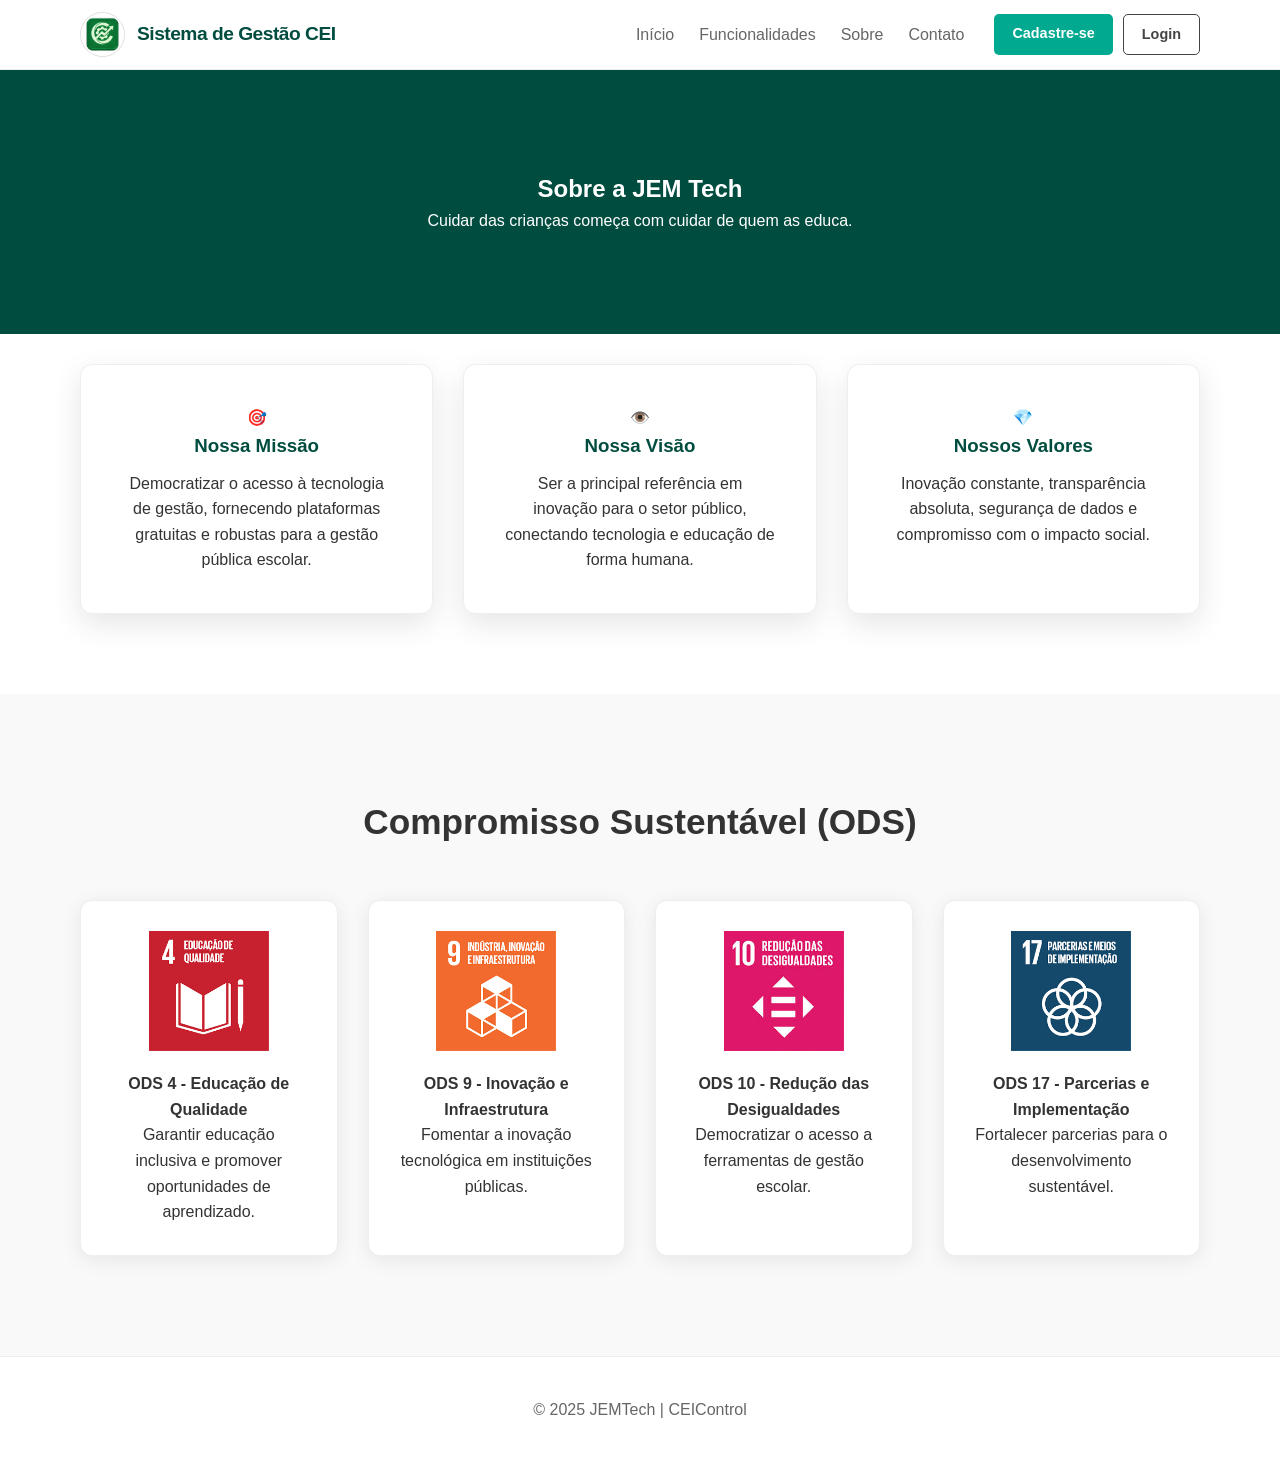
==== sobre.html @ 63e3eb31 "Alpha 0.2: Interface modularizada e novos formulários" ====
<!DOCTYPE html>
<html lang="pt-BR">
<head>
    <meta charset="UTF-8">
    <meta name="viewport" content="width=device-width, initial-scale=1.0">
    <title>Sobre Nós - CEIControl</title>
    <link rel="stylesheet" href="style.css">
</head>
<body>

    <header class="navbar">
        <div class="container flex-nav">
            <div class="logo-area">
                <div class="logo-circle">
                    <img src="assests/ceicontrol.png" alt="Logo">
                </div>
                <span class="logo-text">Sistema de Gestão CEI</span>
            </div>
            
           <nav class="main-nav">
            <ul class="nav-links">
                <li><a href="index.html">Início</a></li>
                <li><a href="index.html#funcionalidades">Funcionalidades</a></li>
                <li><a href="sobre.html">Sobre</a></li>
                <li><a href="index.html#contato">Contato</a></li>
            </ul>
            <div class="nav-auth">
                <a href="#" class="btn-cadastre">Cadastre-se</a>
                <a href="form_login.php" class="btn-login">Login</a>
            </div>
            </nav>
        </div>
    </header>

    <main>
        <section class="about-hero">
            <div class="container text-center">
                <h1>Sobre a JEM Tech</h1>
                <p>Cuidar das crianças começa com cuidar de quem as educa.</p>
            </div>
        </section>

        <section class="mvv-section">
            <div class="container">
                <div class="mvv-grid">
                    <div class="mvv-card">
                        <div class="mvv-icon">🎯</div>
                        <h3>Nossa Missão</h3>
                        <p>Democratizar o acesso à tecnologia de gestão, fornecendo plataformas gratuitas e robustas para a gestão pública escolar.</p>
                    </div>
                    <div class="mvv-card">
                        <div class="mvv-icon">👁️</div>
                        <h3>Nossa Visão</h3>
                        <p>Ser a principal referência em inovação para o setor público, conectando tecnologia e educação de forma humana.</p>
                    </div>
                    <div class="mvv-card">
                        <div class="mvv-icon">💎</div>
                        <h3>Nossos Valores</h3>
                        <p>Inovação constante, transparência absoluta, segurança de dados e compromisso com o impacto social.</p>
                    </div>
                </div>
            </div>
        </section>

<section id="ods" class="ods-section-page">
    <div class="container">
        <h2 class="section-title">Compromisso Sustentável (ODS)</h2>
        <div class="ods-detailed-grid">
            <div class="ods-card-item">
                <div class="ods-img-container"><img src="assests/ods4.png" alt="ODS 4"></div>
                <div class="ods-info">
                    <h4>ODS 4 - Educação de Qualidade</h4>
                    <p>Garantir educação inclusiva e promover oportunidades de aprendizado.</p>
                </div>
            </div>
            <div class="ods-card-item">
                <div class="ods-img-container"><img src="assests/ods9.png" alt="ODS 9"></div>
                <div class="ods-info">
                    <h4>ODS 9 - Inovação e Infraestrutura</h4>
                    <p>Fomentar a inovação tecnológica em instituições públicas.</p>
                </div>
            </div>
            <div class="ods-card-item">
                <div class="ods-img-container"><img src="assests/ods10.jpg" alt="ODS 10"></div>
                <div class="ods-info">
                    <h4>ODS 10 - Redução das Desigualdades</h4>
                    <p>Democratizar o acesso a ferramentas de gestão escolar.</p>
                </div>
            </div>
            <div class="ods-card-item">
                <div class="ods-img-container"><img src="assests/ods17.png" alt="ODS 17"></div>
                <div class="ods-info">
                    <h4>ODS 17 - Parcerias e Implementação</h4>
                    <p>Fortalecer parcerias para o desenvolvimento sustentável.</p>
                </div>
            </div>
        </div>
    </div>
</section>
    </main>

    <footer class="footer-simple">
        <div class="container">
            <p>© 2025 JEMTech | CEIControl</p>
        </div>
    </footer>

</body>
</html>
---- style.css ----
/* ============================================================
   VARIÁVEIS E ESTILOS GLOBAIS
   ============================================================ */
/* No topo do style.css */
:root {
    --bg-body: #f8fafb;
    --bg-card: #ffffff;
    --text-main: #1a202c;
    --text-sub: #718096;
    --border-color: #edf2f7;
}

/* Quando o JS adiciona a classe .dark-mode ao body */
body.dark-mode {
    --bg-body: #121212;
    --bg-card: #1e1e1e;
    --text-main: #e2e8f0;
    --text-sub: #a0aec0;
    --border-color: #333;
}

* { 
    margin: 0; 
    padding: 0; 
    box-sizing: border-box; 
    font-family: 'Segoe UI', Tahoma, Geneva, Verdana, sans-serif; 
}

body { 
    color: var(--text-dark); 
    line-height: 1.6; 
    background-color: var(--white);
    scroll-behavior: smooth;
}

.container { 
    max-width: 1200px; 
    margin: 0 auto; 
    padding: 0 40px; 
}

/* ============================================================
   HEADER E NAVEGAÇÃO
   ============================================================ */
.navbar { 
    background: #fff; 
    padding: 12px 0; 
    border-bottom: 1px solid #eee; 
    position: sticky; 
    top: 0; 
    z-index: 1000; 
}

.flex-nav { 
    display: flex; 
    justify-content: space-between; 
    align-items: center; 
}

.logo-area { 
    display: flex; 
    align-items: center; 
    gap: 12px; 
    text-decoration: none !important;
}

.logo-circle { 
    width: 45px; 
    height: 45px; 
    border-radius: 50%; 
    overflow: hidden; 
    border: 1px solid #ddd; 
    display: flex; 
    align-items: center; 
    justify-content: center; 
}

.logo-circle img { 
    width: 100%; 
    height: 100%; 
    object-fit: cover; 
}

.logo-text { 
    font-weight: 800; 
    font-size: 1.25rem; 
    color: var(--primary-green) !important; 
    letter-spacing: -0.5px;
}

.main-nav { 
    display: flex; 
    align-items: center; 
}

.nav-links { 
    list-style: none; 
    display: flex; 
    gap: 25px; 
    margin-right: 30px; 
}

.nav-links a { 
    text-decoration: none; 
    color: var(--text-muted); 
    font-weight: 500; 
    transition: 0.3s; 
}

.nav-links a:hover { 
    color: var(--primary-green); 
}

/* Botões de Auth no Header */
.nav-auth { display: flex; gap: 10px; }

.btn-cadastre { 
    background: var(--light-green); 
    color: #fff; 
    padding: 8px 18px; 
    border-radius: 5px; 
    text-decoration: none; 
    font-weight: 600; 
    font-size: 0.9rem; 
}

.btn-login { 
    border: 1px solid #444; 
    color: #444; 
    padding: 8px 18px; 
    border-radius: 5px; 
    text-decoration: none; 
    font-weight: 600; 
    font-size: 0.9rem; 
}

/* ============================================================
   HOME - HERO E CARROSSEL
   ============================================================ */
.hero-green { 
    background: var(--primary-green); 
    color: white; 
    padding: 80px 0; 
    min-height: 550px; 
}

.hero-grid { 
    display: grid; 
    grid-template-columns: 1fr 1fr; 
    gap: 50px; 
    align-items: center; 
}

.hero-text h1 { 
    font-size: 2.8rem; 
    margin-bottom: 20px; 
    min-height: 120px; 
}

.hero-text p { 
    font-size: 1.15rem; 
    margin-bottom: 30px; 
    opacity: 0.9; 
}

.hero-visual { 
    position: relative; 
    height: 380px; 
    border-radius: 12px; 
    overflow: hidden; 
    box-shadow: 0 10px 30px rgba(0,0,0,0.3); 
}

.c-img { 
    width: 100%; 
    height: 100%; 
    object-fit: cover; 
    position: absolute; 
    opacity: 0; 
    transition: opacity 1s ease-in-out; 
}

.c-img.active { opacity: 1; }

.carousel-item { 
    display: none; 
    animation: fadeIn 0.8s; 
}

.carousel-item.active { display: block; }

@keyframes fadeIn { 
    from { opacity: 0; } 
    to { opacity: 1; } 
}

.btn-black { 
    background: #000; 
    color: #fff; 
    padding: 14px 40px; 
    border-radius: 5px; 
    text-decoration: none; 
    font-weight: bold; 
    transition: 0.3s; 
    display: inline-block;
    border: none;
    cursor: pointer;
}

.btn-black:hover { 
    transform: translateY(-2px); 
    box-shadow: 0 5px 15px rgba(0,0,0,0.2); 
}

/* ============================================================
   HOME - FUNCIONALIDADES E CONTATO
   ============================================================ */
.features-white { padding: 80px 0; }

.section-title { 
    text-align: center; 
    margin-bottom: 50px; 
    font-size: 2.2rem; 
}

.features-grid { 
    display: grid; 
    grid-template-columns: repeat(auto-fit, minmax(240px, 1fr)); 
    gap: 40px; 
}

.feature-item { 
    text-align: center; 
    padding: 20px; 
}

.icon-box { 
    font-size: 3rem; 
    margin-bottom: 15px; 
    display: block; 
}

.contact-section { 
    padding: 80px 0; 
    background: var(--gray-bg); 
}

.contact-grid { 
    display: grid; 
    grid-template-columns: 1fr 1fr; 
    gap: 60px; 
}

.contact-form { 
    background: #fff; 
    padding: 30px; 
    border-radius: 8px; 
    box-shadow: 0 4px 12px rgba(0,0,0,0.05); 
}

.contact-form input, .contact-form textarea { 
    width: 100%; 
    padding: 12px; 
    margin-bottom: 15px; 
    border: 1px solid #ddd; 
    border-radius: 4px; 
}

/* ============================================================
   PÁGINA SOBRE - MVV E ODS
   ============================================================ */
.about-hero {
    background: var(--primary-green);
    color: white;
    padding: 100px 0;
    text-align: center;
}

.mvv-section { padding: 80px 0; background: #fff; }

.mvv-grid {
    display: grid;
    grid-template-columns: repeat(auto-fit, minmax(300px, 1fr));
    gap: 30px;
    margin-top: -50px;
}

.mvv-card {
    background: white;
    padding: 40px;
    border-radius: 12px;
    box-shadow: 0 10px 30px rgba(0,0,0,0.1);
    text-align: center;
    border: 1px solid #eee;
}

.mvv-card h3 { color: var(--primary-green); margin-bottom: 10px; }

/* ODS Melhores Visuais */
.ods-section-page { padding: 100px 0; background: #f9f9f9; }

.ods-detailed-grid {
    display: grid;
    grid-template-columns: repeat(auto-fit, minmax(250px, 1fr));
    gap: 30px;
}

.ods-card-item {
    background: white;
    padding: 30px;
    border-radius: 12px;
    display: flex;
    flex-direction: column;
    align-items: center;
    text-align: center;
    box-shadow: 0 4px 20px rgba(0,0,0,0.08);
    border: 1px solid #eee;
}

.ods-img-container {
    width: 120px; 
    height: 120px;
    margin-bottom: 20px;
    display: flex;
    align-items: center;
    justify-content: center;
}

.ods-img-container img {
    max-width: 100%;
    max-height: 100%;
    object-fit: contain;
}

/* ============================================================
   TELA DE LOGIN (form_login.php)
   ============================================================ */
.bg-auth {
    background-color: #ffffff;
    display: flex;
    align-items: center;
    justify-content: center;
    min-height: 100vh;
}

.auth-container {
    width: 100%;
    max-width: 400px;
    text-align: center;
    padding: 20px;
}

.auth-header { margin-bottom: 50px; }
.auth-header .logo-text { 
    color: #000 !important; 
    font-size: 1.8rem; 
}

.auth-card h2 { font-size: 1.5rem; margin-bottom: 10px; }
.auth-card .subtitle { color: var(--text-muted); margin-bottom: 30px; }

.auth-form { text-align: left; }

.auth-form label {
    display: block;
    font-size: 0.85rem;
    font-weight: 600;
    margin-bottom: 5px;
    color: #333;
}

.auth-form input, .auth-form select {
    width: 100%;
    padding: 12px 15px;
    border: 1px solid #ddd;
    border-radius: 8px;
    margin-bottom: 15px;
    font-size: 1rem;
    outline-color: var(--primary-green);
}

.btn-black-full {
    width: 100%;
    background: #000;
    color: #fff;
    padding: 12px;
    border: none;
    border-radius: 8px;
    font-weight: 600;
    cursor: pointer;
    margin-top: 10px;
}

.divider {
    margin: 25px 0;
    position: relative;
    border-top: 1px solid #eee;
}

.divider span {
    position: absolute;
    top: -10px;
    left: 50%;
    transform: translateX(-50%);
    background: #fff;
    padding: 0 15px;
    color: #999;
}

.btn-google {
    width: 100%;
    background: #f1f1f1;
    border: 1px solid #ddd;
    padding: 10px;
    border-radius: 8px;
    display: flex;
    align-items: center;
    justify-content: center;
    gap: 10px;
    cursor: pointer;
}

.error-msg {
    background-color: #fee2e2;
    color: var(--error-red);
    padding: 10px;
    border-radius: 6px;
    font-size: 0.85rem;
    margin-bottom: 20px;
    border: 1px solid #fecaca;
}
/* Efeito de foco interativo nos campos de Login */
.auth-form input:focus, 
.auth-form select:focus {
    border-color: var(--light-green); /* Muda a borda para o verde claro */
    box-shadow: 0 0 0 4px rgba(0, 169, 143, 0.1); /* Cria uma "aura" suave em volta */
    outline: none; /* Tira aquela borda azul padrão feia do navegador */
    transition: 0.3s;
}

/* ============================================================
   VARIÁVEIS E ESTILOS GLOBAIS
   ============================================================ */
:root {
    --primary-green: #004d40;
    --light-green: #00a98f;
    --white: #ffffff;
    --text-dark: #333;
    --text-muted: #666;
    --error-red: #dc2626;
}

* { 
    margin: 0; 
    padding: 0; 
    box-sizing: border-box; 
    font-family: 'Segoe UI', Roboto, Helvetica, Arial, sans-serif; 
}

/* ============================================================
   ESTRUTURA SPLIT SCREEN (LOGIN)
   ============================================================ */

.bg-auth {
    background-color: var(--white);
    min-height: 100vh;
    display: flex;
}

.auth-split-wrapper {
    display: flex;
    width: 100%;
    min-height: 100vh;
}

/* --- LADO ESQUERDO: FORMULÁRIO --- */
.auth-side-form {
    flex: 1;
    display: flex;
    align-items: center;
    justify-content: center;
    padding: 40px;
    background-color: var(--white);
}

.auth-container {
    width: 100%;
    max-width: 400px;
}

.auth-header {
    margin-bottom: 40px;
}

.auth-header .logo-text {
    color: #000 !important;
    text-decoration: none !important;
    font-size: 1.8rem;
    font-weight: 800;
    display: block;
}

/* Estilo para imagem de logo no topo (se houver) */
.auth-header-logo {
    height: 50px;
    margin-bottom: 10px;
    filter: none !important; /* Garante cor original no fundo branco */
}

.auth-card h2 {
    font-size: 1.6rem;
    font-weight: 700;
    color: #000;
    margin-bottom: 8px;
}

.auth-card .subtitle {
    color: var(--text-muted);
    font-size: 0.95rem;
    margin-bottom: 30px;
}

/* --- FORMULÁRIO --- */
.auth-form {
    text-align: left;
}

.auth-form label {
    display: block;
    font-size: 0.85rem;
    font-weight: 600;
    margin-bottom: 5px;
    color: #333;
}

.auth-form input, 
.auth-form select {
    width: 100%;
    padding: 12px 15px;
    border: 1px solid #ddd;
    border-radius: 8px;
    margin-bottom: 20px;
    font-size: 1rem;
    transition: 0.3s ease;
}

/* Feedback visual de foco */
.auth-form input:focus, 
.auth-form select:focus {
    border-color: var(--light-green);
    box-shadow: 0 0 0 4px rgba(0, 169, 143, 0.1);
    outline: none;
}

.btn-black-full {
    width: 100%;
    background: #000;
    color: #fff;
    padding: 14px;
    border: none;
    border-radius: 8px;
    font-weight: 700;
    font-size: 1rem;
    cursor: pointer;
    transition: background 0.3s;
}

.btn-black-full:hover {
    background: #333;
}

.error-msg {
    background-color: #fee2e2;
    color: var(--error-red);
    padding: 12px;
    border-radius: 8px;
    font-size: 0.85rem;
    margin-bottom: 20px;
    border: 1px solid #fecaca;
    text-align: center;
}

.auth-footer {
    margin-top: 30px;
    text-align: center;
    font-size: 0.85rem;
}

.auth-footer a {
    color: var(--text-dark);
    font-weight: 600;
}

/* --- LADO DIREITO: PAINEL VISUAL (VERDE) --- */
.auth-side-visual {
    flex: 1.2;
    background-color: var(--primary-green) !important;
    background-image: none !important; /* Mata a marca d'água */
    display: flex;
    align-items: center;
    justify-content: center;
    color: var(--white);
    padding: 80px;
    position: relative;
}

.visual-content {
    max-width: 500px;
}

.visual-content h2 {
    font-size: 2.8rem;
    font-weight: 800;
    line-height: 1.1;
    margin-bottom: 25px;
}

.visual-content p {
    font-size: 1.2rem;
    opacity: 0.9;
    line-height: 1.5;
}

/* --- FOOTER COM LOGOS (FATEC E JEMTECH) --- */
.visual-footer {
    margin-top: 60px;
    display: flex;
    align-items: center;
    gap: 25px;
}

.footer-logo {
    height: 45px;
    width: auto;
    /* Filtro mágico que deixa JPG/PNG brancos no fundo verde */
    filter: brightness(0) invert(1); 
    opacity: 0.85;
    transition: 0.3s;
}

.footer-logo:hover {
    opacity: 1;
}

.footer-text {
    border-left: 1px solid rgba(255,255,255,0.3);
    padding-left: 20px;
    font-size: 0.9rem;
    color: rgba(255,255,255,0.8);
}

/* --- RESPONSIVIDADE --- */
@media (max-width: 950px) {
    .auth-side-visual {
        display: none; /* Esconde o lado verde em telas pequenas */
    }
}

/* ... (resto dos estilos do card e form permanecem iguais) ... */
/* ============================================================
   FOOTER GERAL
   ============================================================ */
.footer-simple { 
    padding: 40px 0; 
    text-align: center; 
    color: var(--text-muted); 
    border-top: 1px solid #eee; 
}

/* ============================================================
   PAINEL ADMINISTRATIVO (DASHBOARD)
   ============================================================ */

.dashboard-body {
    background-color: var(--bg-body) !important; /* Use o !important se o erro persistir */
    color: var(--text-main);
}

.dashboard-container {
    display: flex;
    min-height: 100vh;
}

/* --- SIDEBAR --- */
.sidebar {
    width: 260px;
    background: var(--bg-card);
    border-right: 1px solid var(--border-color);
    display: flex;
    flex-direction: column;
    padding: 25px;
    position: sticky;
    top: 0;
    height: 100vh;
    transition: background 0.3s, border 0.3s;
}

.sidebar-logo {
    padding-bottom: 30px;
    margin-bottom: 20px;
    border-bottom: 1px solid #f1f4f8;
}

.nav-category {
    font-size: 0.75rem;
    text-transform: uppercase;
    color: #a0aec0;
    margin: 25px 0 10px 15px;
    font-weight: 700;
    letter-spacing: 1px;
}

.sidebar-nav a {
    display: flex;
    align-items: center;
    gap: 12px;
    padding: 12px 18px;
    text-decoration: none;
    color: #4a5568;
    border-radius: 10px;
    font-size: 0.95rem;
    margin-bottom: 4px;
    transition: 0.3s;
}

.sidebar-nav a:hover, .sidebar-nav a.active {
    background: #e6f4f1;
    color: var(--primary-green);
    font-weight: 600;
}

.logout-link:hover {
    background: #fff5f5 !important;
    color: #e53e3e !important;
}

/* --- CONTEÚDO PRINCIPAL --- */
.main-content {
    flex: 1;
    display: flex;
    flex-direction: column;
}

.dash-header {
    display: flex;
    justify-content: space-between;
    align-items: center; /* Isso garante que o botão fique alinhado com o meio do texto */
    padding: 20px 45px;
    background: var(--bg-card);
    border-bottom: 1px solid var(--border-color);
}
.header-welcome h1 {
    font-size: 1.4rem;
    color: #1a202c;
}

.header-welcome p {
    font-size: 0.9rem;
    color: #718096;
}

.header-profile img {
    width: 45px;
    height: 45px;
    border-radius: 50%;
    border: 2px solid var(--primary-green);
}

.content-wrapper {
    padding: 45px;
}

.welcome-banner {
    margin-bottom: 35px;
}

/* --- GRID E CARDS --- */
.grid-funcionalidades {
    display: grid;
    grid-template-columns: repeat(auto-fit, minmax(320px, 1fr));
    gap: 30px;
}

.admin-card {
    background: var(--bg-card); 
    border-radius: 16px;
    padding: 30px;
    display: flex;
    gap: 20px;
    box-shadow: 0 4px 6px -1px rgba(0, 0, 0, 0.05);
    border: 1px solid var(--border-color); 
    color: var(--text-main); 
    transition: all 0.3s ease;
}

.admin-card:hover {
    transform: translateY(-4px);
    box-shadow: 0 10px 15px -3px rgba(0, 0, 0, 0.1);
    border-color: var(--light-green);
}

.admin-card.full-width {
    grid-column: 1 / -1;
}

.card-icon {
    font-size: 1.8rem;
    color: var(--primary-green);
    background: #f0f9f7;
    width: 65px;
    height: 65px;
    min-width: 65px;
    display: flex;
    align-items: center;
    justify-content: center;
    border-radius: 14px;
}

.card-info h3 {
    font-size: 1.15rem;
    color: #2d3748;
    margin-bottom: 6px;
}

.card-info p {
    font-size: 0.9rem;
    color: #718096;
    margin-bottom: 20px;
}

.card-actions {
    display: flex;
    gap: 12px;
}

.btn-sm {
    padding: 10px 20px;
    font-size: 0.85rem;
    text-decoration: none;
    border-radius: 8px;
    font-weight: 600;
    background: #f1f5f9;
    color: #475569;
    transition: 0.2s;
}

.btn-sm.primary {
    background: #000;
    color: #fff;
}

.btn-sm.primary:hover {
    background: #333;
}

.btn-sm:not(.primary):hover {
    background: #e2e8f0;
}
/* ============================================================
   PAINEL DO CLIENTE / RESPONSÁVEL
   ============================================================ */

/* Reutiliza a base do Dashboard Body e Container do Admin */

/* --- SIDEBAR CLIENTE --- */
/* (Herda os estilos básicos da sidebar, mas com toques específicos) */

.sidebar-nav a.active-client {
    background: var(--bg-body);
    color: var(--primary-green);
    font-weight: 600;
}

body.dark-mode .sidebar-nav a.active-client {
    background: #2d3748; /* Um cinza levemente mais claro que o fundo do card escuro */
    color: #4fd1c5; /* Um verde água que brilha melhor no escuro */
}

/* --- HEADER CLIENTE --- */
.header-profile-client img {
    width: 45px;
    height: 45px;
    border-radius: 50%;
    border: 2px solid var(--light-green); /* Verde mais claro para o cliente */
}

/* --- CARDS DO CLIENTE --- */
/* Usamos a grid de funcionalidades já definida, mas ajustamos os ícones */

.client-card {
    background: #fff;
    border-radius: 16px;
    padding: 30px;
    display: flex;
    gap: 20px;
    box-shadow: 0 4px 6px -1px rgba(0, 0, 0, 0.05);
    border: 1px solid #edf2f7;
    transition: all 0.3s ease;
}

.client-card:hover {
    transform: translateY(-4px);
    box-shadow: 0 10px 15px -3px rgba(0, 0, 0, 0.1);
    border-color: var(--light-green);
}

.client-icon {
    font-size: 1.8rem;
    color: var(--light-green); /* Diferencial visual do Admin */
    background: #e6f4f1;
    width: 65px;
    height: 65px;
    min-width: 65px;
    display: flex;
    align-items: center;
    justify-content: center;
    border-radius: 14px;
}

/* --- LISTAS E TABELAS (Caso use no futuro) --- */
.client-table {
    width: 100%;
    border-collapse: collapse;
    background: #fff;
    border-radius: 12px;
    overflow: hidden;
    margin-top: 20px;
}

.client-table th {
    background: #f8fafb;
    padding: 15px;
    text-align: left;
    font-size: 0.85rem;
    color: #718096;
    text-transform: uppercase;
}

.client-table td {
    padding: 15px;
    border-bottom: 1px solid #edf2f7;
    font-size: 0.95rem;
}

/* --- ESTILOS ADICIONAIS DE BOTÕES PARA O CLIENTE --- */
.btn-client-primary {
    background-color: var(--light-green);
    color: white;
    padding: 10px 20px;
    border-radius: 8px;
    text-decoration: none;
    font-weight: 600;
    font-size: 0.85rem;
    display: inline-block;
    transition: 0.3s;
}

.btn-client-primary:hover {
    background-color: var(--primary-green);
    transform: scale(1.02);
}

/* --- RESPONSIVIDADE CLIENTE --- */
@media (max-width: 768px) {
    .content-wrapper {
        padding: 20px;
    }
    
    .grid-funcionalidades {
        grid-template-columns: 1fr; /* Uma coluna no mobile */
    }
}

/* ============================================================
   PAINEL DO EDUCADOR / PROFESSOR (painel_usuario.php)
   ============================================================ */

/* Nota técnica: Este painel reutiliza a estrutura .dashboard-container 
   e .sidebar já definida nas seções anteriores. 
*/

/* --- CORES DE IDENTIDADE DO EDUCADOR --- */
:root {
    --educator-blue: #4a90e2;
    --educator-bg-blue: #ebf4ff;
}

/* --- SIDEBAR - AJUSTE PARA O EDUCADOR --- */
.sidebar-nav a.active-educator {
    background: var(--educator-bg-blue);
    color: var(--educator-blue);
    font-weight: 600;
}

/* --- HEADER - AVATAR DO PROFESSOR --- */
.header-profile-educator img {
    width: 45px;
    height: 45px;
    border-radius: 50%;
    border: 2px solid var(--educator-blue);
}

/* --- CARDS ESPECÍFICOS DO PROFESSOR --- */
/* Reutilizamos a classe .admin-card, mas com variações de cores 
   para os ícones do Educador.
*/

.educator-card-icon {
    font-size: 1.8rem;
    color: var(--educator-blue);
    background: var(--educator-bg-blue);
    width: 65px;
    height: 65px;
    min-width: 65px;
    display: flex;
    align-items: center;
    justify-content: center;
    border-radius: 14px;
    transition: 0.3s ease;
}

/* Efeito de hover nos botões de ação do professor */
.btn-educator {
    background-color: var(--educator-blue);
    color: white !important;
}

.btn-educator:hover {
    background-color: #357abd;
}

/* --- ESTILO PARA O CARD DE "MATERIAIS" --- */
/* (Aquele que ocupa a largura toda no painel do educador) */

.full-width-card {
    grid-column: 1 / -1;
    background: #ffffff;
    border: 1px dashed #cbd5e0; /* Diferencial visual para cards informativos */
}

/* --- RESPONSIVIDADE PARA O PAINEL DO EDUCADOR --- */
@media (max-width: 900px) {
    .educator-card-icon {
        width: 50px;
        height: 50px;
        min-width: 50px;
        font-size: 1.5rem;
    }
    
    .visual-content h2 {
        font-size: 2rem;
    }
}

/* ============================================================
   FIM DA SEÇÃO DO EDUCADOR
   ============================================================ */

   /* ============================================================
   ESTILIZAÇÃO DE TABELAS (LISTAGENS)
   ============================================================ */

.table-container {
    background: #fff;
    border-radius: 16px;
    padding: 20px;
    box-shadow: 0 4px 6px -1px rgba(0, 0, 0, 0.05);
    border: 1px solid #edf2f7;
    overflow-x: auto;
}

.custom-table {
    width: 100%;
    border-collapse: collapse;
    text-align: left;
}

.custom-table thead tr {
    border-bottom: 2px solid #f1f4f8;
}

.custom-table th {
    padding: 15px;
    color: #718096;
    font-size: 0.85rem;
    text-transform: uppercase;
    letter-spacing: 0.5px;
}

.custom-table td {
    padding: 15px;
    border-bottom: 1px solid #f1f4f8;
    color: #4a5568;
    font-size: 0.95rem;
}

.custom-table tbody tr:hover {
    background-color: #f8fafc;
}

/* --- BADGES DE PERFIL --- */
.badge {
    padding: 5px 12px;
    border-radius: 20px;
    font-size: 0.75rem;
    font-weight: 700;
}

.badge-admin { background: #e6f4f1; color: var(--primary-green); }
.badge-cliente { background: #fff5f5; color: #e53e3e; } /* Responsável */
.badge-usuario { background: #ebf4ff; color: #4a90e2; } /* Educador */

/* --- BOTÕES DE AÇÃO --- */
.actions-cell {
    text-align: center;
    display: flex;
    justify-content: center;
    gap: 15px;
}

.edit-btn { color: #4a90e2; font-size: 1.1rem; transition: 0.2s; }
.delete-btn { color: #e53e3e; font-size: 1.1rem; transition: 0.2s; }

.edit-btn:hover { transform: scale(1.2); color: #2b6cb0; }
.delete-btn:hover { transform: scale(1.2); color: #c53030; }
/* ============================================================
   ESTILIZAÇÃO DA SIDEBAR (sidebar.php)
   ============================================================ */

.sidebar {
    width: 260px;
    background: var(--bg-card); /* Usa a variável para o Dark Mode */
    border-right: 1px solid var(--border-color);
    display: flex;
    flex-direction: column;
    padding: 25px;
    position: sticky;
    top: 0;
    height: 100vh;
    transition: background 0.3s, border 0.3s;
}

.sidebar-logo {
    padding-bottom: 30px;
    margin-bottom: 20px;
    border-bottom: 1px solid var(--border-color);
}

.logo-text {
    font-size: 1.2rem;
    font-weight: 800;
    color: var(--primary-green);
    letter-spacing: -0.5px;
}

.nav-category {
    font-size: 0.75rem;
    text-transform: uppercase;
    color: var(--text-sub);
    margin: 25px 0 10px 15px;
    font-weight: 700;
    letter-spacing: 1px;
}

.sidebar-nav a {
    display: flex;
    align-items: center;
    gap: 12px;
    padding: 12px 18px;
    text-decoration: none;
    color: var(--text-main);
    border-radius: 10px;
    font-size: 0.95rem;
    margin-bottom: 4px;
    transition: 0.3s;
}

.sidebar-nav a:hover, .sidebar-nav a.active {
    background: #e6f4f1;
    color: var(--primary-green);
    font-weight: 600;
}

.logout-link:hover {
    background: #fff5f5 !important;
    color: #e53e3e !important;
}

/* --- SWITCH DO DARK MODE (DENTRO DA SIDEBAR) --- */

.theme-switch-wrapper {
    display: flex;
    align-items: center;
    justify-content: center;
    gap: 12px;
    padding: 20px 10px;
    margin-top: auto; /* Empurra o switch para o rodapé da sidebar */
    border-top: 1px solid var(--border-color);
}

.theme-switch {
    display: inline-block;
    height: 22px;
    position: relative;
    width: 40px;
}

.theme-switch input { display:none; }

.slider {
    background-color: #ccc;
    bottom: 0; cursor: pointer;
    left: 0; position: absolute;
    right: 0; top: 0;
    transition: .4s;
    border-radius: 34px;
}

.slider:before {
    background-color: #fff;
    bottom: 3px; content: "";
    height: 16px; left: 4px;
    position: absolute; transition: .4s;
    width: 16px; border-radius: 50%;
}

input:checked + .slider { background-color: var(--primary-green); }
input:checked + .slider:before { transform: translateX(18px); }
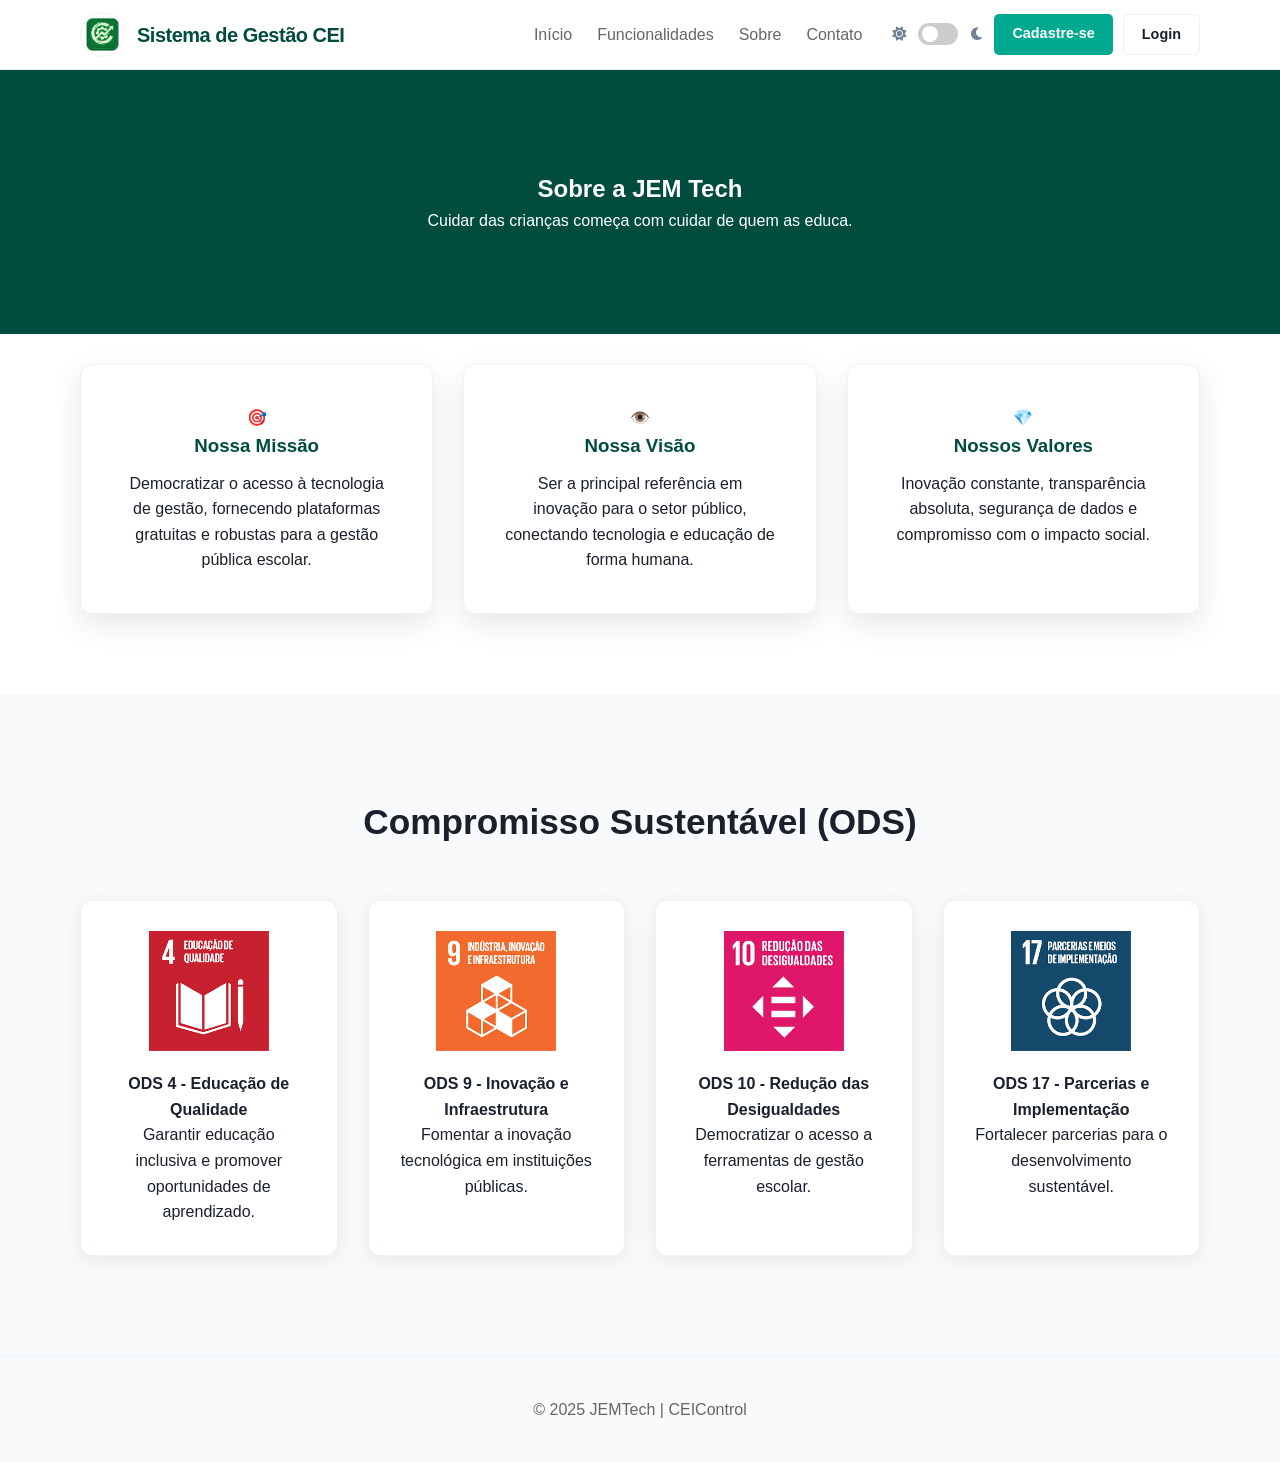
==== commit 0b28ad2d: "Upgrade: Versão 0.3 - Sistema Administrativo Estabilizado (CRUD completo e Banco sincronizado)" ====
--- a/sobre.html
+++ b/sobre.html
@@ -5,6 +5,8 @@
     <meta name="viewport" content="width=device-width, initial-scale=1.0">
     <title>Sobre Nós - CEIControl</title>
     <link rel="stylesheet" href="style.css">
+    <link rel="stylesheet" href="https://cdnjs.cloudflare.com/ajax/libs/font-awesome/6.0.0/css/all.min.css">
+    <script defer src="script.js"></script>
 </head>
 <body>
 
@@ -17,17 +19,25 @@
                 <span class="logo-text">Sistema de Gestão CEI</span>
             </div>
             
-           <nav class="main-nav">
-            <ul class="nav-links">
-                <li><a href="index.html">Início</a></li>
-                <li><a href="index.html#funcionalidades">Funcionalidades</a></li>
-                <li><a href="sobre.html">Sobre</a></li>
-                <li><a href="index.html#contato">Contato</a></li>
-            </ul>
-            <div class="nav-auth">
-                <a href="#" class="btn-cadastre">Cadastre-se</a>
-                <a href="form_login.php" class="btn-login">Login</a>
-            </div>
+            <nav class="main-nav">
+                <ul class="nav-links">
+                    <li><a href="index.html">Início</a></li>
+                    <li><a href="index.html#funcionalidades">Funcionalidades</a></li>
+                    <li><a href="sobre.html">Sobre</a></li>
+                    <li><a href="index.html#contato">Contato</a></li>
+                </ul>
+                <div class="nav-auth">
+                    <div class="theme-switch-wrapper">
+                        <i class="fa-solid fa-sun theme-icon-sm"></i>
+                        <label class="theme-switch" for="checkbox">
+                            <input type="checkbox" id="checkbox" onclick="toggleDarkMode()" />
+                            <div class="slider round"></div>
+                        </label>
+                        <i class="fa-solid fa-moon theme-icon-sm"></i>
+                    </div>
+                    <a href="#" class="btn-cadastre">Cadastre-se</a>
+                    <a href="form_login.php" class="btn-login">Login</a>
+                </div>
             </nav>
         </div>
     </header>
@@ -62,41 +72,41 @@
             </div>
         </section>
 
-<section id="ods" class="ods-section-page">
-    <div class="container">
-        <h2 class="section-title">Compromisso Sustentável (ODS)</h2>
-        <div class="ods-detailed-grid">
-            <div class="ods-card-item">
-                <div class="ods-img-container"><img src="assests/ods4.png" alt="ODS 4"></div>
-                <div class="ods-info">
-                    <h4>ODS 4 - Educação de Qualidade</h4>
-                    <p>Garantir educação inclusiva e promover oportunidades de aprendizado.</p>
+        <section id="ods" class="ods-section-page">
+            <div class="container">
+                <h2 class="section-title">Compromisso Sustentável (ODS)</h2>
+                <div class="ods-detailed-grid">
+                    <div class="ods-card-item">
+                        <div class="ods-img-container"><img src="assests/ods4.png" alt="ODS 4"></div>
+                        <div class="ods-info">
+                            <h4>ODS 4 - Educação de Qualidade</h4>
+                            <p>Garantir educação inclusiva e promover oportunidades de aprendizado.</p>
+                        </div>
+                    </div>
+                    <div class="ods-card-item">
+                        <div class="ods-img-container"><img src="assests/ods9.png" alt="ODS 9"></div>
+                        <div class="ods-info">
+                            <h4>ODS 9 - Inovação e Infraestrutura</h4>
+                            <p>Fomentar a inovação tecnológica em instituições públicas.</p>
+                        </div>
+                    </div>
+                    <div class="ods-card-item">
+                        <div class="ods-img-container"><img src="assests/ods10.jpg" alt="ODS 10"></div>
+                        <div class="ods-info">
+                            <h4>ODS 10 - Redução das Desigualdades</h4>
+                            <p>Democratizar o acesso a ferramentas de gestão escolar.</p>
+                        </div>
+                    </div>
+                    <div class="ods-card-item">
+                        <div class="ods-img-container"><img src="assests/ods17.png" alt="ODS 17"></div>
+                        <div class="ods-info">
+                            <h4>ODS 17 - Parcerias e Implementação</h4>
+                            <p>Fortalecer parcerias para o desenvolvimento sustentável.</p>
+                        </div>
+                    </div>
                 </div>
             </div>
-            <div class="ods-card-item">
-                <div class="ods-img-container"><img src="assests/ods9.png" alt="ODS 9"></div>
-                <div class="ods-info">
-                    <h4>ODS 9 - Inovação e Infraestrutura</h4>
-                    <p>Fomentar a inovação tecnológica em instituições públicas.</p>
-                </div>
-            </div>
-            <div class="ods-card-item">
-                <div class="ods-img-container"><img src="assests/ods10.jpg" alt="ODS 10"></div>
-                <div class="ods-info">
-                    <h4>ODS 10 - Redução das Desigualdades</h4>
-                    <p>Democratizar o acesso a ferramentas de gestão escolar.</p>
-                </div>
-            </div>
-            <div class="ods-card-item">
-                <div class="ods-img-container"><img src="assests/ods17.png" alt="ODS 17"></div>
-                <div class="ods-info">
-                    <h4>ODS 17 - Parcerias e Implementação</h4>
-                    <p>Fortalecer parcerias para o desenvolvimento sustentável.</p>
-                </div>
-            </div>
-        </div>
-    </div>
-</section>
+        </section>
     </main>
 
     <footer class="footer-simple">
--- a/style.css
+++ b/style.css
@@ -1,273 +1,293 @@
 /* ============================================================
-   VARIÁVEIS E ESTILOS GLOBAIS
-   ============================================================ */
-/* No topo do style.css */
+   VARIÁVEIS GLOBAIS — MODO CLARO (PADRÃO)
+   ============================================================ */
 :root {
-    --bg-body: #f8fafb;
-    --bg-card: #ffffff;
-    --text-main: #1a202c;
-    --text-sub: #718096;
+    /* Cores do sistema */
+    --primary-green: #004d40;
+    --light-green: #00a98f;
+    --educator-blue: #4a90e2;
+    --educator-bg-blue: #ebf4ff;
+    --error-red: #dc2626;
+
+    /* Tema claro */
+    --bg-body:    #f8fafb;
+    --bg-card:    #ffffff;
+    --text-main:  #1a202c;
+    --text-sub:   #718096;
+    --text-muted: #666;
     --border-color: #edf2f7;
-}
-
-/* Quando o JS adiciona a classe .dark-mode ao body */
+    --shadow-sm: 0 4px 6px -1px rgba(0,0,0,0.05);
+}
+
+/* ============================================================
+   MODO ESCURO — sobrescreve apenas as variáveis de tema
+   ============================================================ */
 body.dark-mode {
-    --bg-body: #121212;
-    --bg-card: #1e1e1e;
-    --text-main: #e2e8f0;
-    --text-sub: #a0aec0;
-    --border-color: #333;
-}
-
-* { 
-    margin: 0; 
-    padding: 0; 
-    box-sizing: border-box; 
-    font-family: 'Segoe UI', Tahoma, Geneva, Verdana, sans-serif; 
-}
-
-body { 
-    color: var(--text-dark); 
-    line-height: 1.6; 
-    background-color: var(--white);
+    --bg-body:      #121212;
+    --bg-card:      #1e1e1e;
+    --text-main:    #e2e8f0;
+    --text-sub:     #a0aec0;
+    --text-muted:   #a0aec0;
+    --border-color: #2d3748;
+    --shadow-sm: 0 4px 6px -1px rgba(0,0,0,0.3);
+}
+
+/* ============================================================
+   RESET E BASE GLOBAL
+   ============================================================ */
+* {
+    margin: 0;
+    padding: 0;
+    box-sizing: border-box;
+    font-family: 'Segoe UI', Roboto, Helvetica, Arial, sans-serif;
+}
+
+body {
+    background-color: var(--bg-body);
+    color: var(--text-main);
+    line-height: 1.6;
     scroll-behavior: smooth;
-}
-
-.container { 
-    max-width: 1200px; 
-    margin: 0 auto; 
-    padding: 0 40px; 
-}
-
-/* ============================================================
-   HEADER E NAVEGAÇÃO
-   ============================================================ */
-.navbar { 
-    background: #fff; 
-    padding: 12px 0; 
-    border-bottom: 1px solid #eee; 
-    position: sticky; 
-    top: 0; 
-    z-index: 1000; 
-}
-
-.flex-nav { 
-    display: flex; 
-    justify-content: space-between; 
-    align-items: center; 
-}
-
-.logo-area { 
-    display: flex; 
-    align-items: center; 
-    gap: 12px; 
+    transition: background-color 0.3s, color 0.3s;
+}
+
+.container {
+    max-width: 1200px;
+    margin: 0 auto;
+    padding: 0 40px;
+}
+
+/* ============================================================
+   HEADER E NAVEGAÇÃO (SITE PÚBLICO)
+   ============================================================ */
+.navbar {
+    background: var(--bg-card);
+    padding: 12px 0;
+    border-bottom: 1px solid var(--border-color);
+    position: sticky;
+    top: 0;
+    z-index: 1000;
+}
+
+.flex-nav {
+    display: flex;
+    justify-content: space-between;
+    align-items: center;
+}
+
+.logo-area {
+    display: flex;
+    align-items: center;
+    gap: 12px;
     text-decoration: none !important;
 }
 
-.logo-circle { 
-    width: 45px; 
-    height: 45px; 
-    border-radius: 50%; 
-    overflow: hidden; 
-    border: 1px solid #ddd; 
-    display: flex; 
-    align-items: center; 
-    justify-content: center; 
-}
-
-.logo-circle img { 
-    width: 100%; 
-    height: 100%; 
-    object-fit: cover; 
-}
-
-.logo-text { 
-    font-weight: 800; 
-    font-size: 1.25rem; 
-    color: var(--primary-green) !important; 
+.logo-circle {
+    width: 45px;
+    height: 45px;
+    border-radius: 50%;
+    overflow: hidden;
+    border: 1px solid var(--border-color);
+    display: flex;
+    align-items: center;
+    justify-content: center;
+}
+
+.logo-circle img {
+    width: 100%;
+    height: 100%;
+    object-fit: cover;
+}
+
+.logo-text {
+    font-weight: 800;
+    font-size: 1.25rem;
+    color: var(--primary-green) !important;
     letter-spacing: -0.5px;
 }
 
-.main-nav { 
-    display: flex; 
-    align-items: center; 
-}
-
-.nav-links { 
-    list-style: none; 
-    display: flex; 
-    gap: 25px; 
-    margin-right: 30px; 
-}
-
-.nav-links a { 
-    text-decoration: none; 
-    color: var(--text-muted); 
-    font-weight: 500; 
-    transition: 0.3s; 
-}
-
-.nav-links a:hover { 
-    color: var(--primary-green); 
-}
-
-/* Botões de Auth no Header */
+.main-nav {
+    display: flex;
+    align-items: center;
+}
+
+.nav-links {
+    list-style: none;
+    display: flex;
+    gap: 25px;
+    margin-right: 30px;
+}
+
+.nav-links a {
+    text-decoration: none;
+    color: var(--text-muted);
+    font-weight: 500;
+    transition: 0.3s;
+}
+
+.nav-links a:hover {
+    color: var(--primary-green);
+}
+
 .nav-auth { display: flex; gap: 10px; }
 
-.btn-cadastre { 
-    background: var(--light-green); 
-    color: #fff; 
-    padding: 8px 18px; 
-    border-radius: 5px; 
-    text-decoration: none; 
-    font-weight: 600; 
-    font-size: 0.9rem; 
-}
-
-.btn-login { 
-    border: 1px solid #444; 
-    color: #444; 
-    padding: 8px 18px; 
-    border-radius: 5px; 
-    text-decoration: none; 
-    font-weight: 600; 
-    font-size: 0.9rem; 
-}
-
-/* ============================================================
-   HOME - HERO E CARROSSEL
-   ============================================================ */
-.hero-green { 
-    background: var(--primary-green); 
-    color: white; 
-    padding: 80px 0; 
-    min-height: 550px; 
-}
-
-.hero-grid { 
-    display: grid; 
-    grid-template-columns: 1fr 1fr; 
-    gap: 50px; 
-    align-items: center; 
-}
-
-.hero-text h1 { 
-    font-size: 2.8rem; 
-    margin-bottom: 20px; 
-    min-height: 120px; 
-}
-
-.hero-text p { 
-    font-size: 1.15rem; 
-    margin-bottom: 30px; 
-    opacity: 0.9; 
-}
-
-.hero-visual { 
-    position: relative; 
-    height: 380px; 
-    border-radius: 12px; 
-    overflow: hidden; 
-    box-shadow: 0 10px 30px rgba(0,0,0,0.3); 
-}
-
-.c-img { 
-    width: 100%; 
-    height: 100%; 
-    object-fit: cover; 
-    position: absolute; 
-    opacity: 0; 
-    transition: opacity 1s ease-in-out; 
+.btn-cadastre {
+    background: var(--light-green);
+    color: #fff;
+    padding: 8px 18px;
+    border-radius: 5px;
+    text-decoration: none;
+    font-weight: 600;
+    font-size: 0.9rem;
+}
+
+.btn-login {
+    border: 1px solid #444;
+    color: #444;
+    padding: 8px 18px;
+    border-radius: 5px;
+    text-decoration: none;
+    font-weight: 600;
+    font-size: 0.9rem;
+}
+
+/* ============================================================
+   HOME — HERO E CARROSSEL
+   ============================================================ */
+.hero-green {
+    background: var(--primary-green);
+    color: white;
+    padding: 80px 0;
+    min-height: 550px;
+}
+
+.hero-grid {
+    display: grid;
+    grid-template-columns: 1fr 1fr;
+    gap: 50px;
+    align-items: center;
+}
+
+.hero-text h1 {
+    font-size: 2.8rem;
+    margin-bottom: 20px;
+    min-height: 120px;
+}
+
+.hero-text p {
+    font-size: 1.15rem;
+    margin-bottom: 30px;
+    opacity: 0.9;
+}
+
+.hero-visual {
+    position: relative;
+    height: 380px;
+    border-radius: 12px;
+    overflow: hidden;
+    box-shadow: 0 10px 30px rgba(0,0,0,0.3);
+}
+
+.c-img {
+    width: 100%;
+    height: 100%;
+    object-fit: cover;
+    position: absolute;
+    opacity: 0;
+    transition: opacity 1s ease-in-out;
 }
 
 .c-img.active { opacity: 1; }
 
-.carousel-item { 
-    display: none; 
-    animation: fadeIn 0.8s; 
+.carousel-item {
+    display: none;
+    animation: fadeIn 0.8s;
 }
 
 .carousel-item.active { display: block; }
 
-@keyframes fadeIn { 
-    from { opacity: 0; } 
-    to { opacity: 1; } 
-}
-
-.btn-black { 
-    background: #000; 
-    color: #fff; 
-    padding: 14px 40px; 
-    border-radius: 5px; 
-    text-decoration: none; 
-    font-weight: bold; 
-    transition: 0.3s; 
+@keyframes fadeIn {
+    from { opacity: 0; }
+    to   { opacity: 1; }
+}
+
+.btn-black {
+    background: #000;
+    color: #fff;
+    padding: 14px 40px;
+    border-radius: 5px;
+    text-decoration: none;
+    font-weight: bold;
+    transition: 0.3s;
     display: inline-block;
     border: none;
     cursor: pointer;
 }
 
-.btn-black:hover { 
-    transform: translateY(-2px); 
-    box-shadow: 0 5px 15px rgba(0,0,0,0.2); 
-}
-
-/* ============================================================
-   HOME - FUNCIONALIDADES E CONTATO
+.btn-black:hover {
+    transform: translateY(-2px);
+    box-shadow: 0 5px 15px rgba(0,0,0,0.2);
+}
+
+/* ============================================================
+   HOME — FUNCIONALIDADES E CONTATO
    ============================================================ */
 .features-white { padding: 80px 0; }
 
-.section-title { 
-    text-align: center; 
-    margin-bottom: 50px; 
-    font-size: 2.2rem; 
-}
-
-.features-grid { 
-    display: grid; 
-    grid-template-columns: repeat(auto-fit, minmax(240px, 1fr)); 
-    gap: 40px; 
-}
-
-.feature-item { 
-    text-align: center; 
-    padding: 20px; 
-}
-
-.icon-box { 
-    font-size: 3rem; 
-    margin-bottom: 15px; 
-    display: block; 
-}
-
-.contact-section { 
-    padding: 80px 0; 
-    background: var(--gray-bg); 
-}
-
-.contact-grid { 
-    display: grid; 
-    grid-template-columns: 1fr 1fr; 
-    gap: 60px; 
-}
-
-.contact-form { 
-    background: #fff; 
-    padding: 30px; 
-    border-radius: 8px; 
-    box-shadow: 0 4px 12px rgba(0,0,0,0.05); 
-}
-
-.contact-form input, .contact-form textarea { 
-    width: 100%; 
-    padding: 12px; 
-    margin-bottom: 15px; 
-    border: 1px solid #ddd; 
-    border-radius: 4px; 
-}
-
-/* ============================================================
-   PÁGINA SOBRE - MVV E ODS
+.section-title {
+    text-align: center;
+    margin-bottom: 50px;
+    font-size: 2.2rem;
+    color: var(--text-main);
+}
+
+.features-grid {
+    display: grid;
+    grid-template-columns: repeat(auto-fit, minmax(240px, 1fr));
+    gap: 40px;
+}
+
+.feature-item {
+    text-align: center;
+    padding: 20px;
+}
+
+.icon-box {
+    font-size: 3rem;
+    margin-bottom: 15px;
+    display: block;
+}
+
+.contact-section {
+    padding: 80px 0;
+    background: var(--bg-body);
+}
+
+.contact-grid {
+    display: grid;
+    grid-template-columns: 1fr 1fr;
+    gap: 60px;
+}
+
+.contact-form {
+    background: var(--bg-card);
+    padding: 30px;
+    border-radius: 8px;
+    box-shadow: var(--shadow-sm);
+}
+
+.contact-form input,
+.contact-form textarea {
+    width: 100%;
+    padding: 12px;
+    margin-bottom: 15px;
+    border: 1px solid var(--border-color);
+    border-radius: 4px;
+    background: var(--bg-body);
+    color: var(--text-main);
+}
+
+/* ============================================================
+   PÁGINA SOBRE — MVV E ODS
    ============================================================ */
 .about-hero {
     background: var(--primary-green);
@@ -276,7 +296,7 @@
     text-align: center;
 }
 
-.mvv-section { padding: 80px 0; background: #fff; }
+.mvv-section { padding: 80px 0; background: var(--bg-card); }
 
 .mvv-grid {
     display: grid;
@@ -286,18 +306,17 @@
 }
 
 .mvv-card {
-    background: white;
+    background: var(--bg-card);
     padding: 40px;
     border-radius: 12px;
     box-shadow: 0 10px 30px rgba(0,0,0,0.1);
     text-align: center;
-    border: 1px solid #eee;
+    border: 1px solid var(--border-color);
 }
 
 .mvv-card h3 { color: var(--primary-green); margin-bottom: 10px; }
 
-/* ODS Melhores Visuais */
-.ods-section-page { padding: 100px 0; background: #f9f9f9; }
+.ods-section-page { padding: 100px 0; background: var(--bg-body); }
 
 .ods-detailed-grid {
     display: grid;
@@ -306,7 +325,7 @@
 }
 
 .ods-card-item {
-    background: white;
+    background: var(--bg-card);
     padding: 30px;
     border-radius: 12px;
     display: flex;
@@ -314,11 +333,11 @@
     align-items: center;
     text-align: center;
     box-shadow: 0 4px 20px rgba(0,0,0,0.08);
-    border: 1px solid #eee;
+    border: 1px solid var(--border-color);
 }
 
 .ods-img-container {
-    width: 120px; 
+    width: 120px;
     height: 120px;
     margin-bottom: 20px;
     display: flex;
@@ -333,31 +352,56 @@
 }
 
 /* ============================================================
-   TELA DE LOGIN (form_login.php)
+   TELA DE LOGIN — SPLIT SCREEN
    ============================================================ */
 .bg-auth {
-    background-color: #ffffff;
+    background-color: var(--bg-card);
+    min-height: 100vh;
+    display: flex;
+}
+
+.auth-split-wrapper {
+    display: flex;
+    width: 100%;
+    min-height: 100vh;
+}
+
+.auth-side-form {
+    flex: 1;
     display: flex;
     align-items: center;
     justify-content: center;
-    min-height: 100vh;
+    padding: 40px;
+    background-color: var(--bg-card);
 }
 
 .auth-container {
     width: 100%;
     max-width: 400px;
-    text-align: center;
-    padding: 20px;
-}
-
-.auth-header { margin-bottom: 50px; }
-.auth-header .logo-text { 
-    color: #000 !important; 
-    font-size: 1.8rem; 
-}
-
-.auth-card h2 { font-size: 1.5rem; margin-bottom: 10px; }
-.auth-card .subtitle { color: var(--text-muted); margin-bottom: 30px; }
+}
+
+.auth-header { margin-bottom: 40px; }
+
+.auth-header .logo-text {
+    color: #000 !important;
+    text-decoration: none !important;
+    font-size: 1.8rem;
+    font-weight: 800;
+    display: block;
+}
+
+.auth-card h2 {
+    font-size: 1.6rem;
+    font-weight: 700;
+    color: #000;
+    margin-bottom: 8px;
+}
+
+.auth-card .subtitle {
+    color: var(--text-muted);
+    font-size: 0.95rem;
+    margin-bottom: 30px;
+}
 
 .auth-form { text-align: left; }
 
@@ -369,171 +413,7 @@
     color: #333;
 }
 
-.auth-form input, .auth-form select {
-    width: 100%;
-    padding: 12px 15px;
-    border: 1px solid #ddd;
-    border-radius: 8px;
-    margin-bottom: 15px;
-    font-size: 1rem;
-    outline-color: var(--primary-green);
-}
-
-.btn-black-full {
-    width: 100%;
-    background: #000;
-    color: #fff;
-    padding: 12px;
-    border: none;
-    border-radius: 8px;
-    font-weight: 600;
-    cursor: pointer;
-    margin-top: 10px;
-}
-
-.divider {
-    margin: 25px 0;
-    position: relative;
-    border-top: 1px solid #eee;
-}
-
-.divider span {
-    position: absolute;
-    top: -10px;
-    left: 50%;
-    transform: translateX(-50%);
-    background: #fff;
-    padding: 0 15px;
-    color: #999;
-}
-
-.btn-google {
-    width: 100%;
-    background: #f1f1f1;
-    border: 1px solid #ddd;
-    padding: 10px;
-    border-radius: 8px;
-    display: flex;
-    align-items: center;
-    justify-content: center;
-    gap: 10px;
-    cursor: pointer;
-}
-
-.error-msg {
-    background-color: #fee2e2;
-    color: var(--error-red);
-    padding: 10px;
-    border-radius: 6px;
-    font-size: 0.85rem;
-    margin-bottom: 20px;
-    border: 1px solid #fecaca;
-}
-/* Efeito de foco interativo nos campos de Login */
-.auth-form input:focus, 
-.auth-form select:focus {
-    border-color: var(--light-green); /* Muda a borda para o verde claro */
-    box-shadow: 0 0 0 4px rgba(0, 169, 143, 0.1); /* Cria uma "aura" suave em volta */
-    outline: none; /* Tira aquela borda azul padrão feia do navegador */
-    transition: 0.3s;
-}
-
-/* ============================================================
-   VARIÁVEIS E ESTILOS GLOBAIS
-   ============================================================ */
-:root {
-    --primary-green: #004d40;
-    --light-green: #00a98f;
-    --white: #ffffff;
-    --text-dark: #333;
-    --text-muted: #666;
-    --error-red: #dc2626;
-}
-
-* { 
-    margin: 0; 
-    padding: 0; 
-    box-sizing: border-box; 
-    font-family: 'Segoe UI', Roboto, Helvetica, Arial, sans-serif; 
-}
-
-/* ============================================================
-   ESTRUTURA SPLIT SCREEN (LOGIN)
-   ============================================================ */
-
-.bg-auth {
-    background-color: var(--white);
-    min-height: 100vh;
-    display: flex;
-}
-
-.auth-split-wrapper {
-    display: flex;
-    width: 100%;
-    min-height: 100vh;
-}
-
-/* --- LADO ESQUERDO: FORMULÁRIO --- */
-.auth-side-form {
-    flex: 1;
-    display: flex;
-    align-items: center;
-    justify-content: center;
-    padding: 40px;
-    background-color: var(--white);
-}
-
-.auth-container {
-    width: 100%;
-    max-width: 400px;
-}
-
-.auth-header {
-    margin-bottom: 40px;
-}
-
-.auth-header .logo-text {
-    color: #000 !important;
-    text-decoration: none !important;
-    font-size: 1.8rem;
-    font-weight: 800;
-    display: block;
-}
-
-/* Estilo para imagem de logo no topo (se houver) */
-.auth-header-logo {
-    height: 50px;
-    margin-bottom: 10px;
-    filter: none !important; /* Garante cor original no fundo branco */
-}
-
-.auth-card h2 {
-    font-size: 1.6rem;
-    font-weight: 700;
-    color: #000;
-    margin-bottom: 8px;
-}
-
-.auth-card .subtitle {
-    color: var(--text-muted);
-    font-size: 0.95rem;
-    margin-bottom: 30px;
-}
-
-/* --- FORMULÁRIO --- */
-.auth-form {
-    text-align: left;
-}
-
-.auth-form label {
-    display: block;
-    font-size: 0.85rem;
-    font-weight: 600;
-    margin-bottom: 5px;
-    color: #333;
-}
-
-.auth-form input, 
+.auth-form input,
 .auth-form select {
     width: 100%;
     padding: 12px 15px;
@@ -544,29 +424,38 @@
     transition: 0.3s ease;
 }
 
-/* Feedback visual de foco */
-.auth-form input:focus, 
+.auth-form input:focus,
 .auth-form select:focus {
     border-color: var(--light-green);
-    box-shadow: 0 0 0 4px rgba(0, 169, 143, 0.1);
+    box-shadow: 0 0 0 4px rgba(0,169,143,0.1);
     outline: none;
 }
 
-.btn-black-full {
-    width: 100%;
-    background: #000;
-    color: #fff;
-    padding: 14px;
-    border: none;
-    border-radius: 8px;
-    font-weight: 700;
-    font-size: 1rem;
-    cursor: pointer;
-    transition: background 0.3s;
-}
-
-.btn-black-full:hover {
-    background: #333;
+.auth-footer {
+    margin-top: 30px;
+    text-align: center;
+    font-size: 0.85rem;
+}
+
+.auth-footer a {
+    color: var(--text-main);
+    font-weight: 600;
+}
+
+.divider {
+    margin: 25px 0;
+    position: relative;
+    border-top: 1px solid var(--border-color);
+}
+
+.divider span {
+    position: absolute;
+    top: -10px;
+    left: 50%;
+    transform: translateX(-50%);
+    background: var(--bg-card);
+    padding: 0 15px;
+    color: #999;
 }
 
 .error-msg {
@@ -580,33 +469,18 @@
     text-align: center;
 }
 
-.auth-footer {
-    margin-top: 30px;
-    text-align: center;
-    font-size: 0.85rem;
-}
-
-.auth-footer a {
-    color: var(--text-dark);
-    font-weight: 600;
-}
-
-/* --- LADO DIREITO: PAINEL VISUAL (VERDE) --- */
 .auth-side-visual {
     flex: 1.2;
-    background-color: var(--primary-green) !important;
-    background-image: none !important; /* Mata a marca d'água */
+    background-color: var(--primary-green);
     display: flex;
     align-items: center;
     justify-content: center;
-    color: var(--white);
+    color: white;
     padding: 80px;
     position: relative;
 }
 
-.visual-content {
-    max-width: 500px;
-}
+.visual-content { max-width: 500px; }
 
 .visual-content h2 {
     font-size: 2.8rem;
@@ -621,7 +495,6 @@
     line-height: 1.5;
 }
 
-/* --- FOOTER COM LOGOS (FATEC E JEMTECH) --- */
 .visual-footer {
     margin-top: 60px;
     display: flex;
@@ -632,15 +505,12 @@
 .footer-logo {
     height: 45px;
     width: auto;
-    /* Filtro mágico que deixa JPG/PNG brancos no fundo verde */
-    filter: brightness(0) invert(1); 
+    filter: brightness(0) invert(1);
     opacity: 0.85;
     transition: 0.3s;
 }
 
-.footer-logo:hover {
-    opacity: 1;
-}
+.footer-logo:hover { opacity: 1; }
 
 .footer-text {
     border-left: 1px solid rgba(255,255,255,0.3);
@@ -649,30 +519,21 @@
     color: rgba(255,255,255,0.8);
 }
 
-/* --- RESPONSIVIDADE --- */
-@media (max-width: 950px) {
-    .auth-side-visual {
-        display: none; /* Esconde o lado verde em telas pequenas */
-    }
-}
-
-/* ... (resto dos estilos do card e form permanecem iguais) ... */
 /* ============================================================
    FOOTER GERAL
    ============================================================ */
-.footer-simple { 
-    padding: 40px 0; 
-    text-align: center; 
-    color: var(--text-muted); 
-    border-top: 1px solid #eee; 
-}
-
-/* ============================================================
-   PAINEL ADMINISTRATIVO (DASHBOARD)
-   ============================================================ */
-
+.footer-simple {
+    padding: 40px 0;
+    text-align: center;
+    color: var(--text-muted);
+    border-top: 1px solid var(--border-color);
+}
+
+/* ============================================================
+   ESTRUTURA DO DASHBOARD (LAYOUT SIDEBAR + MAIN)
+   ============================================================ */
 .dashboard-body {
-    background-color: var(--bg-body) !important; /* Use o !important se o erro persistir */
+    background-color: var(--bg-body);
     color: var(--text-main);
 }
 
@@ -681,9 +542,19 @@
     min-height: 100vh;
 }
 
-/* --- SIDEBAR --- */
+.main-content {
+    flex: 1;
+    display: flex;
+    flex-direction: column;
+    overflow: hidden;
+}
+
+/* ============================================================
+   SIDEBAR
+   ============================================================ */
 .sidebar {
     width: 260px;
+    min-width: 260px;
     background: var(--bg-card);
     border-right: 1px solid var(--border-color);
     display: flex;
@@ -692,20 +563,27 @@
     position: sticky;
     top: 0;
     height: 100vh;
-    transition: background 0.3s, border 0.3s;
+    transition: background 0.3s, border-color 0.3s;
 }
 
 .sidebar-logo {
-    padding-bottom: 30px;
-    margin-bottom: 20px;
-    border-bottom: 1px solid #f1f4f8;
+    padding-bottom: 25px;
+    margin-bottom: 15px;
+    border-bottom: 1px solid var(--border-color);
+}
+
+.sidebar-logo .logo-text {
+    font-size: 1.2rem;
+    font-weight: 800;
+    color: var(--primary-green);
+    letter-spacing: -0.5px;
 }
 
 .nav-category {
-    font-size: 0.75rem;
+    font-size: 0.72rem;
     text-transform: uppercase;
-    color: #a0aec0;
-    margin: 25px 0 10px 15px;
+    color: var(--text-sub);
+    margin: 22px 0 8px 15px;
     font-weight: 700;
     letter-spacing: 1px;
 }
@@ -714,49 +592,110 @@
     display: flex;
     align-items: center;
     gap: 12px;
-    padding: 12px 18px;
+    padding: 11px 18px;
     text-decoration: none;
-    color: #4a5568;
+    color: var(--text-main);
     border-radius: 10px;
-    font-size: 0.95rem;
-    margin-bottom: 4px;
-    transition: 0.3s;
-}
-
-.sidebar-nav a:hover, .sidebar-nav a.active {
+    font-size: 0.93rem;
+    margin-bottom: 3px;
+    transition: background 0.2s, color 0.2s;
+}
+
+.sidebar-nav a:hover,
+.sidebar-nav a.active {
     background: #e6f4f1;
     color: var(--primary-green);
     font-weight: 600;
 }
 
+body.dark-mode .sidebar-nav a:hover,
+body.dark-mode .sidebar-nav a.active {
+    background: #1a2e2a;
+    color: #4fd1c5;
+}
+
 .logout-link:hover {
-    background: #fff5f5 !important;
+    background: #fff0f0 !important;
     color: #e53e3e !important;
 }
 
-/* --- CONTEÚDO PRINCIPAL --- */
-.main-content {
-    flex: 1;
-    display: flex;
-    flex-direction: column;
-}
-
+body.dark-mode .logout-link:hover {
+    background: #2d1515 !important;
+    color: #fc8181 !important;
+}
+
+/* --- SWITCH DE DARK MODE --- */
+.theme-switch-wrapper {
+    display: flex;
+    align-items: center;
+    justify-content: center;
+    gap: 12px;
+    padding: 18px 10px;
+    margin-top: auto;
+    border-top: 1px solid var(--border-color);
+}
+
+.theme-icon-sm {
+    color: var(--text-sub);
+    font-size: 0.9rem;
+}
+
+.theme-switch {
+    display: inline-block;
+    height: 22px;
+    position: relative;
+    width: 40px;
+}
+
+.theme-switch input { display: none; }
+
+.slider {
+    background-color: #ccc;
+    bottom: 0; cursor: pointer;
+    left: 0; position: absolute;
+    right: 0; top: 0;
+    transition: 0.4s;
+    border-radius: 34px;
+}
+
+.slider:before {
+    background-color: #fff;
+    bottom: 3px;
+    content: "";
+    height: 16px;
+    left: 4px;
+    position: absolute;
+    transition: 0.4s;
+    width: 16px;
+    border-radius: 50%;
+}
+
+input:checked + .slider { background-color: var(--primary-green); }
+input:checked + .slider:before { transform: translateX(18px); }
+
+/* ============================================================
+   HEADER DO DASHBOARD
+   ============================================================ */
 .dash-header {
     display: flex;
     justify-content: space-between;
-    align-items: center; /* Isso garante que o botão fique alinhado com o meio do texto */
-    padding: 20px 45px;
+    align-items: center;
+    padding: 20px 40px;
     background: var(--bg-card);
     border-bottom: 1px solid var(--border-color);
-}
+    flex-wrap: wrap;
+    gap: 15px;
+}
+
 .header-welcome h1 {
     font-size: 1.4rem;
-    color: #1a202c;
+    color: var(--text-main);
+    font-weight: 700;
 }
 
 .header-welcome p {
     font-size: 0.9rem;
-    color: #718096;
+    color: var(--text-sub);
 }
 
 .header-profile img {
@@ -766,36 +705,39 @@
     border: 2px solid var(--primary-green);
 }
 
+/* ============================================================
+   WRAPPER DE CONTEÚDO
+   ============================================================ */
 .content-wrapper {
-    padding: 45px;
-}
-
-.welcome-banner {
-    margin-bottom: 35px;
-}
-
-/* --- GRID E CARDS --- */
+    padding: 40px;
+}
+
+.welcome-banner { margin-bottom: 30px; }
+
+/* ============================================================
+   CARDS DO PAINEL ADMINISTRATIVO
+   ============================================================ */
 .grid-funcionalidades {
     display: grid;
-    grid-template-columns: repeat(auto-fit, minmax(320px, 1fr));
-    gap: 30px;
+    grid-template-columns: repeat(auto-fit, minmax(300px, 1fr));
+    gap: 25px;
+    padding-bottom: 30px;
 }
 
 .admin-card {
-    background: var(--bg-card); 
+    background: var(--bg-card);
     border-radius: 16px;
-    padding: 30px;
+    padding: 28px;
     display: flex;
     gap: 20px;
-    box-shadow: 0 4px 6px -1px rgba(0, 0, 0, 0.05);
-    border: 1px solid var(--border-color); 
-    color: var(--text-main); 
+    box-shadow: var(--shadow-sm);
+    border: 1px solid var(--border-color);
     transition: all 0.3s ease;
 }
 
 .admin-card:hover {
-    transform: translateY(-4px);
-    box-shadow: 0 10px 15px -3px rgba(0, 0, 0, 0.1);
+    transform: translateY(-5px);
+    box-shadow: 0 12px 20px -5px rgba(0,0,0,0.1);
     border-color: var(--light-green);
 }
 
@@ -806,107 +748,6 @@
 .card-icon {
     font-size: 1.8rem;
     color: var(--primary-green);
-    background: #f0f9f7;
-    width: 65px;
-    height: 65px;
-    min-width: 65px;
-    display: flex;
-    align-items: center;
-    justify-content: center;
-    border-radius: 14px;
-}
-
-.card-info h3 {
-    font-size: 1.15rem;
-    color: #2d3748;
-    margin-bottom: 6px;
-}
-
-.card-info p {
-    font-size: 0.9rem;
-    color: #718096;
-    margin-bottom: 20px;
-}
-
-.card-actions {
-    display: flex;
-    gap: 12px;
-}
-
-.btn-sm {
-    padding: 10px 20px;
-    font-size: 0.85rem;
-    text-decoration: none;
-    border-radius: 8px;
-    font-weight: 600;
-    background: #f1f5f9;
-    color: #475569;
-    transition: 0.2s;
-}
-
-.btn-sm.primary {
-    background: #000;
-    color: #fff;
-}
-
-.btn-sm.primary:hover {
-    background: #333;
-}
-
-.btn-sm:not(.primary):hover {
-    background: #e2e8f0;
-}
-/* ============================================================
-   PAINEL DO CLIENTE / RESPONSÁVEL
-   ============================================================ */
-
-/* Reutiliza a base do Dashboard Body e Container do Admin */
-
-/* --- SIDEBAR CLIENTE --- */
-/* (Herda os estilos básicos da sidebar, mas com toques específicos) */
-
-.sidebar-nav a.active-client {
-    background: var(--bg-body);
-    color: var(--primary-green);
-    font-weight: 600;
-}
-
-body.dark-mode .sidebar-nav a.active-client {
-    background: #2d3748; /* Um cinza levemente mais claro que o fundo do card escuro */
-    color: #4fd1c5; /* Um verde água que brilha melhor no escuro */
-}
-
-/* --- HEADER CLIENTE --- */
-.header-profile-client img {
-    width: 45px;
-    height: 45px;
-    border-radius: 50%;
-    border: 2px solid var(--light-green); /* Verde mais claro para o cliente */
-}
-
-/* --- CARDS DO CLIENTE --- */
-/* Usamos a grid de funcionalidades já definida, mas ajustamos os ícones */
-
-.client-card {
-    background: #fff;
-    border-radius: 16px;
-    padding: 30px;
-    display: flex;
-    gap: 20px;
-    box-shadow: 0 4px 6px -1px rgba(0, 0, 0, 0.05);
-    border: 1px solid #edf2f7;
-    transition: all 0.3s ease;
-}
-
-.client-card:hover {
-    transform: translateY(-4px);
-    box-shadow: 0 10px 15px -3px rgba(0, 0, 0, 0.1);
-    border-color: var(--light-green);
-}
-
-.client-icon {
-    font-size: 1.8rem;
-    color: var(--light-green); /* Diferencial visual do Admin */
     background: #e6f4f1;
     width: 65px;
     height: 65px;
@@ -915,34 +756,353 @@
     align-items: center;
     justify-content: center;
     border-radius: 14px;
-}
-
-/* --- LISTAS E TABELAS (Caso use no futuro) --- */
-.client-table {
+    flex-shrink: 0;
+}
+
+body.dark-mode .card-icon {
+    background: #1a2e2a;
+}
+
+.card-info {
+    display: flex;
+    flex-direction: column;
+    justify-content: center;
+    flex: 1;
+}
+
+.card-info h3 {
+    font-size: 1.1rem;
+    color: var(--text-main);
+    margin-bottom: 5px;
+    font-weight: 700;
+}
+
+.card-info p {
+    font-size: 0.9rem;
+    color: var(--text-sub);
+    margin-bottom: 18px;
+}
+
+.card-actions {
+    display: flex;
+    gap: 10px;
+    flex-wrap: wrap;
+}
+
+/* ============================================================
+   BOTÕES
+   ============================================================ */
+.btn-black-full {
+    background: #000;
+    color: #fff !important;
+    padding: 11px 24px;
+    border: none;
+    border-radius: 8px;
+    font-weight: 700;
+    font-size: 0.95rem;
+    cursor: pointer;
+    transition: background 0.3s;
+    text-decoration: none !important;
+    display: inline-flex;
+    align-items: center;
+    gap: 8px;
+    white-space: nowrap;
+}
+
+.btn-black-full:hover { background: #333; }
+
+.btn-sm {
+    padding: 9px 20px;
+    font-size: 0.85rem;
+    text-decoration: none !important;
+    border-radius: 8px;
+    font-weight: 600;
+    transition: 0.2s;
+    display: inline-flex;
+    align-items: center;
+    gap: 6px;
+    border: none;
+    cursor: pointer;
+    background: var(--bg-body);
+    color: var(--text-main) !important;
+    border: 1px solid var(--border-color);
+}
+
+.btn-sm.primary {
+    background: #000;
+    color: #fff !important;
+    border-color: #000;
+}
+
+.btn-sm.primary:hover { background: #333; border-color: #333; }
+.btn-sm.secondary { background: var(--bg-body); }
+.btn-sm:not(.primary):hover { background: var(--border-color); }
+
+/* ============================================================
+   TABELAS DE LISTAGEM
+   ============================================================ */
+.table-container {
+    background: var(--bg-card);
+    border-radius: 16px;
+    padding: 20px;
+    box-shadow: var(--shadow-sm);
+    border: 1px solid var(--border-color);
+    overflow-x: auto;
+}
+
+.custom-table {
     width: 100%;
     border-collapse: collapse;
-    background: #fff;
-    border-radius: 12px;
-    overflow: hidden;
-    margin-top: 20px;
-}
-
-.client-table th {
-    background: #f8fafb;
-    padding: 15px;
     text-align: left;
-    font-size: 0.85rem;
-    color: #718096;
+}
+
+.custom-table thead tr {
+    border-bottom: 2px solid var(--border-color);
+}
+
+.custom-table th {
+    padding: 14px 15px;
+    color: var(--text-sub);
+    font-size: 0.8rem;
     text-transform: uppercase;
-}
-
-.client-table td {
-    padding: 15px;
-    border-bottom: 1px solid #edf2f7;
-    font-size: 0.95rem;
-}
-
-/* --- ESTILOS ADICIONAIS DE BOTÕES PARA O CLIENTE --- */
+    letter-spacing: 0.5px;
+    font-weight: 700;
+}
+
+.custom-table td {
+    padding: 14px 15px;
+    border-bottom: 1px solid var(--border-color);
+    color: var(--text-main);
+    font-size: 0.93rem;
+}
+
+.custom-table tbody tr:hover {
+    background-color: var(--bg-body);
+}
+
+.actions-cell {
+    text-align: center;
+    vertical-align: middle;
+    white-space: nowrap;
+}
+
+.actions-cell a {
+    display: inline-flex;
+    align-items: center;
+    margin: 0 8px;
+}
+
+.edit-btn   { color: #4a90e2; font-size: 1.1rem; transition: 0.2s; }
+.delete-btn { color: #e53e3e; font-size: 1.1rem; transition: 0.2s; }
+.edit-btn:hover   { transform: scale(1.2); color: #2b6cb0; }
+.delete-btn:hover { transform: scale(1.2); color: #c53030; }
+
+/* ============================================================
+   BADGES DE PERFIL E AGENDA
+   ============================================================ */
+.badge {
+    padding: 4px 12px;
+    border-radius: 20px;
+    font-size: 0.75rem;
+    font-weight: 700;
+    display: inline-block;
+}
+
+.badge-admin   { background: #e6f4f1; color: var(--primary-green); }
+.badge-cliente { background: #fff0f0; color: #e53e3e; }
+.badge-usuario { background: #ebf4ff; color: #4a90e2; }
+
+.badge-agenda {
+    background: #e6f4f1;
+    color: var(--primary-green);
+    padding: 4px 12px;
+    border-radius: 20px;
+    font-size: 0.75rem;
+    font-weight: 700;
+    display: inline-block;
+}
+
+/* ============================================================
+   ALERTAS / NOTIFICAÇÕES
+   ============================================================ */
+.alert-success,
+.alert-danger {
+    display: flex;
+    align-items: center;
+    gap: 10px;
+    padding: 12px 18px;
+    border-radius: 10px;
+    font-size: 0.9rem;
+    font-weight: 500;
+    margin-bottom: 20px;
+    width: 100%;
+    border-left: 4px solid;
+}
+
+.alert-success {
+    background: #f0fdf4;
+    color: #276749;
+    border-color: var(--primary-green);
+}
+
+.alert-danger {
+    background: #fff5f5;
+    color: #c53030;
+    border-color: #e53e3e;
+}
+
+.alert-success button,
+.alert-danger button {
+    margin-left: auto;
+    background: none;
+    border: none;
+    font-size: 1.1rem;
+    cursor: pointer;
+    color: inherit;
+    opacity: 0.6;
+}
+
+/* ============================================================
+   FORMULÁRIOS — SISTEMA UNIFICADO
+   (Funciona igual em editar_evento.php E em editar_usuario.php)
+   ============================================================ */
+
+/* Wrapper que centraliza o card de formulário */
+.content-wrapper-centered {
+    display: flex;
+    justify-content: center;
+    align-items: flex-start;
+    padding: 40px 20px;
+}
+
+/* O card do formulário em si */
+.form-card-centered {
+    background: var(--bg-card);
+    width: 100%;
+    max-width: 620px;
+    padding: 40px;
+    border-radius: 16px;
+    border: 1px solid var(--border-color);
+    box-shadow: var(--shadow-sm);
+}
+
+/* Grupo de campo (label + input) */
+.form-group {
+    margin-bottom: 22px;
+    display: flex;
+    flex-direction: column;
+    gap: 8px;
+}
+
+/* Label de qualquer formulário interno */
+.form-group label,
+.custom-form label {
+    display: block;
+    font-weight: 700;
+    color: var(--text-main);
+    font-size: 0.88rem;
+}
+
+/* Todos os inputs, selects e textareas dos formulários internos */
+.custom-form input,
+.custom-form textarea,
+.custom-form select,
+.form-control {
+    width: 100%;
+    padding: 12px 15px;
+    border-radius: 10px;
+    border: 1px solid var(--border-color);
+    background: var(--bg-body);
+    color: var(--text-main);
+    font-size: 0.97rem;
+    font-family: inherit;
+    transition: border-color 0.25s, box-shadow 0.25s;
+    appearance: auto;
+}
+
+.custom-form input:focus,
+.custom-form textarea:focus,
+.custom-form select:focus,
+.form-control:focus {
+    border-color: var(--light-green);
+    outline: none;
+    box-shadow: 0 0 0 3px rgba(0,169,143,0.12);
+}
+
+/* Grid de dois campos lado a lado */
+.form-grid {
+    display: grid;
+    grid-template-columns: 1fr 1fr;
+    gap: 18px;
+}
+
+/* Rodapé do formulário com botões */
+.form-actions {
+    margin-top: 28px;
+    display: flex;
+    gap: 12px;
+    border-top: 1px solid var(--border-color);
+    padding-top: 20px;
+    flex-wrap: wrap;
+}
+
+/* Botão principal do formulário (Salvar / Finalizar) */
+.btn-finalizar {
+    width: 100%;
+    padding: 14px;
+    background: #000;
+    color: #fff;
+    border: none;
+    border-radius: 10px;
+    font-weight: 700;
+    font-size: 1rem;
+    cursor: pointer;
+    transition: background 0.3s, transform 0.2s;
+    margin-top: 8px;
+    display: flex;
+    align-items: center;
+    justify-content: center;
+    gap: 8px;
+}
+
+.btn-finalizar:hover {
+    background: #333;
+    transform: translateY(-2px);
+}
+
+/* ============================================================
+   CARDS DO PAINEL CLIENTE
+   ============================================================ */
+.client-card {
+    background: var(--bg-card);
+    border-radius: 16px;
+    padding: 28px;
+    display: flex;
+    gap: 20px;
+    box-shadow: var(--shadow-sm);
+    border: 1px solid var(--border-color);
+    transition: all 0.3s ease;
+}
+
+.client-card:hover {
+    transform: translateY(-4px);
+    box-shadow: 0 10px 15px -3px rgba(0,0,0,0.1);
+    border-color: var(--light-green);
+}
+
+.client-icon {
+    font-size: 1.8rem;
+    color: var(--light-green);
+    background: #e6f4f1;
+    width: 65px;
+    height: 65px;
+    min-width: 65px;
+    display: flex;
+    align-items: center;
+    justify-content: center;
+    border-radius: 14px;
+}
+
 .btn-client-primary {
     background-color: var(--light-green);
     color: white;
@@ -960,51 +1120,9 @@
     transform: scale(1.02);
 }
 
-/* --- RESPONSIVIDADE CLIENTE --- */
-@media (max-width: 768px) {
-    .content-wrapper {
-        padding: 20px;
-    }
-    
-    .grid-funcionalidades {
-        grid-template-columns: 1fr; /* Uma coluna no mobile */
-    }
-}
-
-/* ============================================================
-   PAINEL DO EDUCADOR / PROFESSOR (painel_usuario.php)
-   ============================================================ */
-
-/* Nota técnica: Este painel reutiliza a estrutura .dashboard-container 
-   e .sidebar já definida nas seções anteriores. 
-*/
-
-/* --- CORES DE IDENTIDADE DO EDUCADOR --- */
-:root {
-    --educator-blue: #4a90e2;
-    --educator-bg-blue: #ebf4ff;
-}
-
-/* --- SIDEBAR - AJUSTE PARA O EDUCADOR --- */
-.sidebar-nav a.active-educator {
-    background: var(--educator-bg-blue);
-    color: var(--educator-blue);
-    font-weight: 600;
-}
-
-/* --- HEADER - AVATAR DO PROFESSOR --- */
-.header-profile-educator img {
-    width: 45px;
-    height: 45px;
-    border-radius: 50%;
-    border: 2px solid var(--educator-blue);
-}
-
-/* --- CARDS ESPECÍFICOS DO PROFESSOR --- */
-/* Reutilizamos a classe .admin-card, mas com variações de cores 
-   para os ícones do Educador.
-*/
-
+/* ============================================================
+   EDUCADOR (PROFESSOR)
+   ============================================================ */
 .educator-card-icon {
     font-size: 1.8rem;
     color: var(--educator-blue);
@@ -1019,210 +1137,115 @@
     transition: 0.3s ease;
 }
 
-/* Efeito de hover nos botões de ação do professor */
 .btn-educator {
     background-color: var(--educator-blue);
     color: white !important;
 }
 
-.btn-educator:hover {
-    background-color: #357abd;
-}
-
-/* --- ESTILO PARA O CARD DE "MATERIAIS" --- */
-/* (Aquele que ocupa a largura toda no painel do educador) */
+.btn-educator:hover { background-color: #357abd; }
 
 .full-width-card {
     grid-column: 1 / -1;
-    background: #ffffff;
-    border: 1px dashed #cbd5e0; /* Diferencial visual para cards informativos */
-}
-
-/* --- RESPONSIVIDADE PARA O PAINEL DO EDUCADOR --- */
+    background: var(--bg-card);
+    border: 1px solid var(--border-color);
+}
+
+/* ============================================================
+   RESPONSIVIDADE
+   ============================================================ */
+@media (max-width: 950px) {
+    .auth-side-visual { display: none; }
+}
+
 @media (max-width: 900px) {
-    .educator-card-icon {
-        width: 50px;
-        height: 50px;
-        min-width: 50px;
-        font-size: 1.5rem;
+    .sidebar {
+        width: 220px;
+        min-width: 220px;
+        padding: 15px;
     }
-    
-    .visual-content h2 {
-        font-size: 2rem;
+
+    .dash-header { padding: 15px 20px; }
+    .content-wrapper { padding: 20px; }
+
+    .form-grid { grid-template-columns: 1fr; }
+}
+
+@media (max-width: 768px) {
+    .dashboard-container { flex-direction: column; }
+
+    .sidebar {
+        width: 100%;
+        min-width: 100%;
+        height: auto;
+        position: relative;
     }
-}
-
-/* ============================================================
-   FIM DA SEÇÃO DO EDUCADOR
-   ============================================================ */
-
-   /* ============================================================
-   ESTILIZAÇÃO DE TABELAS (LISTAGENS)
-   ============================================================ */
-
-.table-container {
-    background: #fff;
-    border-radius: 16px;
-    padding: 20px;
-    box-shadow: 0 4px 6px -1px rgba(0, 0, 0, 0.05);
-    border: 1px solid #edf2f7;
-    overflow-x: auto;
-}
-
-.custom-table {
-    width: 100%;
-    border-collapse: collapse;
-    text-align: left;
-}
-
-.custom-table thead tr {
-    border-bottom: 2px solid #f1f4f8;
-}
-
-.custom-table th {
-    padding: 15px;
-    color: #718096;
-    font-size: 0.85rem;
-    text-transform: uppercase;
-    letter-spacing: 0.5px;
-}
-
-.custom-table td {
-    padding: 15px;
-    border-bottom: 1px solid #f1f4f8;
-    color: #4a5568;
-    font-size: 0.95rem;
-}
-
-.custom-table tbody tr:hover {
-    background-color: #f8fafc;
-}
-
-/* --- BADGES DE PERFIL --- */
-.badge {
-    padding: 5px 12px;
-    border-radius: 20px;
-    font-size: 0.75rem;
-    font-weight: 700;
-}
-
-.badge-admin { background: #e6f4f1; color: var(--primary-green); }
-.badge-cliente { background: #fff5f5; color: #e53e3e; } /* Responsável */
-.badge-usuario { background: #ebf4ff; color: #4a90e2; } /* Educador */
-
-/* --- BOTÕES DE AÇÃO --- */
-.actions-cell {
-    text-align: center;
-    display: flex;
-    justify-content: center;
-    gap: 15px;
-}
-
-.edit-btn { color: #4a90e2; font-size: 1.1rem; transition: 0.2s; }
-.delete-btn { color: #e53e3e; font-size: 1.1rem; transition: 0.2s; }
-
-.edit-btn:hover { transform: scale(1.2); color: #2b6cb0; }
-.delete-btn:hover { transform: scale(1.2); color: #c53030; }
-/* ============================================================
-   ESTILIZAÇÃO DA SIDEBAR (sidebar.php)
-   ============================================================ */
-
-.sidebar {
-    width: 260px;
-    background: var(--bg-card); /* Usa a variável para o Dark Mode */
-    border-right: 1px solid var(--border-color);
-    display: flex;
-    flex-direction: column;
-    padding: 25px;
-    position: sticky;
-    top: 0;
-    height: 100vh;
-    transition: background 0.3s, border 0.3s;
-}
-
-.sidebar-logo {
-    padding-bottom: 30px;
-    margin-bottom: 20px;
-    border-bottom: 1px solid var(--border-color);
-}
-
-.logo-text {
-    font-size: 1.2rem;
-    font-weight: 800;
-    color: var(--primary-green);
-    letter-spacing: -0.5px;
-}
-
-.nav-category {
-    font-size: 0.75rem;
-    text-transform: uppercase;
+
+    .hero-grid,
+    .contact-grid { grid-template-columns: 1fr; }
+
+    .grid-funcionalidades { grid-template-columns: 1fr; }
+
+    .form-card-centered { padding: 25px; }
+}
+/* ============================================================
+   CORREÇÕES DARK MODE — PÁGINAS PÚBLICAS E LOGIN
+   ============================================================ */
+.auth-card h2 {
+    color: var(--text-main);
+}
+
+.auth-header .logo-text {
+    color: var(--text-main) !important;
+}
+
+.auth-form label {
+    color: var(--text-main);
+}
+
+.auth-form input,
+.auth-form select {
+    border: 1px solid var(--border-color);
+    background: var(--bg-body);
+    color: var(--text-main);
+}
+
+.btn-login {
+    border: 1px solid var(--border-color);
+    color: var(--text-main);
+}
+/* ============================================================
+   CORREÇÕES DARK MODE — INPUTS LOGIN E BOTÃO NAVBAR
+   ============================================================ */
+
+/* Inputs e select do login */
+.auth-form input,
+.auth-form select {
+    background: var(--bg-body);
+    color: var(--text-main);
+    border: 1px solid var(--border-color);
+}
+
+/* Placeholder dos inputs */
+.auth-form input::placeholder {
     color: var(--text-sub);
-    margin: 25px 0 10px 15px;
-    font-weight: 700;
-    letter-spacing: 1px;
-}
-
-.sidebar-nav a {
-    display: flex;
-    align-items: center;
-    gap: 12px;
-    padding: 12px 18px;
-    text-decoration: none;
-    color: var(--text-main);
-    border-radius: 10px;
-    font-size: 0.95rem;
-    margin-bottom: 4px;
-    transition: 0.3s;
-}
-
-.sidebar-nav a:hover, .sidebar-nav a.active {
-    background: #e6f4f1;
-    color: var(--primary-green);
-    font-weight: 600;
-}
-
-.logout-link:hover {
-    background: #fff5f5 !important;
-    color: #e53e3e !important;
-}
-
-/* --- SWITCH DO DARK MODE (DENTRO DA SIDEBAR) --- */
-
-.theme-switch-wrapper {
-    display: flex;
-    align-items: center;
-    justify-content: center;
-    gap: 12px;
-    padding: 20px 10px;
-    margin-top: auto; /* Empurra o switch para o rodapé da sidebar */
-    border-top: 1px solid var(--border-color);
-}
-
-.theme-switch {
-    display: inline-block;
-    height: 22px;
-    position: relative;
-    width: 40px;
-}
-
-.theme-switch input { display:none; }
-
-.slider {
-    background-color: #ccc;
-    bottom: 0; cursor: pointer;
-    left: 0; position: absolute;
-    right: 0; top: 0;
-    transition: .4s;
-    border-radius: 34px;
-}
-
-.slider:before {
-    background-color: #fff;
-    bottom: 3px; content: "";
-    height: 16px; left: 4px;
-    position: absolute; transition: .4s;
-    width: 16px; border-radius: 50%;
-}
-
-input:checked + .slider { background-color: var(--primary-green); }
-input:checked + .slider:before { transform: translateX(18px); }+}
+
+/* Opções do select */
+.auth-form select option {
+    background: var(--bg-card);
+    color: var(--text-main);
+}
+
+/* Botão Login no navbar */
+.btn-login {
+    border: 1px solid var(--border-color);
+    color: var(--text-main);
+    background: transparent;
+}
+
+/* Switch no navbar — alinha melhor com os botões */
+.nav-auth .theme-switch-wrapper {
+    border-top: none;
+    margin-top: 0;
+    padding: 0;
+}
